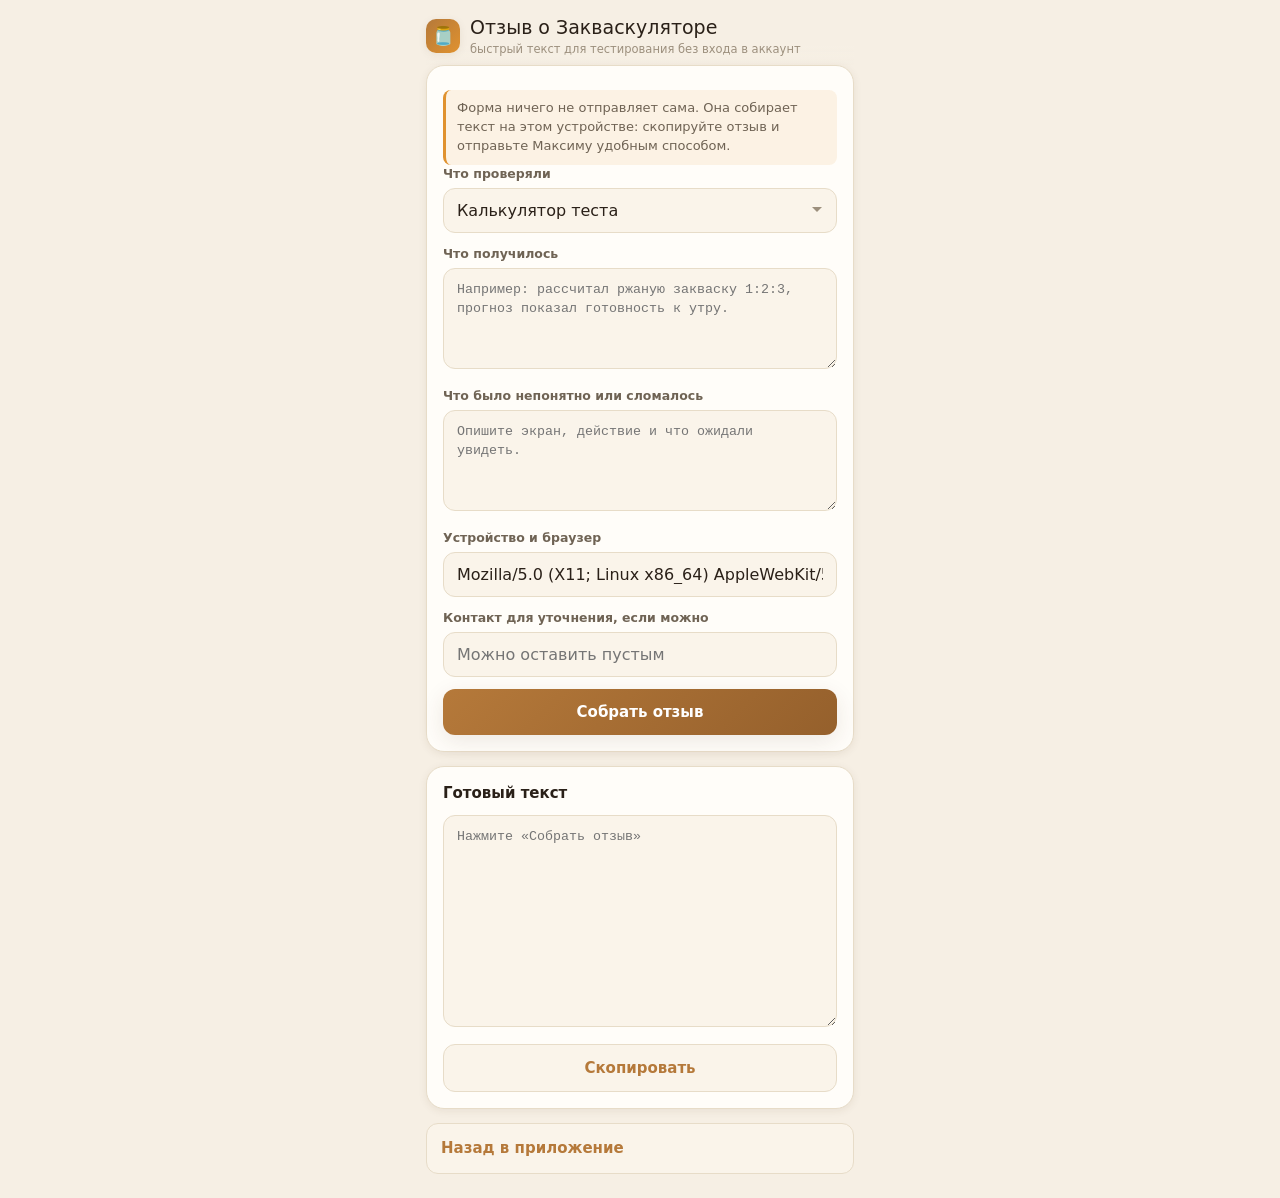
==== feedback.html @ 12529289 "Deploy Zakvaskulyator PWA 7ab6e634d258" ====
<!DOCTYPE html>
<html lang="ru">
<head>
<meta charset="UTF-8">
<meta name="viewport" content="width=device-width, initial-scale=1, viewport-fit=cover">
<meta name="theme-color" content="#b5793a">
<meta name="apple-mobile-web-app-capable" content="yes">
<meta name="apple-mobile-web-app-status-bar-style" content="default">
<meta name="apple-mobile-web-app-title" content="Закваскулятор">
<link rel="manifest" href="manifest.webmanifest">
<link rel="apple-touch-icon" href="icons/icon-180.png">
<link rel="icon" href="icons/icon.svg" type="image/svg+xml">
<link rel="stylesheet" href="styles.css">
<title>Отзыв · Закваскулятор</title>
</head>
<body>
<main class="feedback-page">
  <div class="app-head feedback-head">
    <div class="logo">🫙</div>
    <div>
      <div class="ttl">Отзыв о Закваскуляторе</div>
      <div class="sub">быстрый текст для тестирования без входа в аккаунт</div>
    </div>
  </div>

  <div class="card">
    <div class="callout">Форма ничего не отправляет сама. Она собирает текст на этом устройстве: скопируйте отзыв и отправьте Максиму удобным способом.</div>

    <div class="field">
      <label>Что проверяли</label>
      <select id="fb-area" class="input">
        <option>Калькулятор теста</option>
        <option>Прогноз готовности</option>
        <option>Профили заквасок</option>
        <option>Обучение</option>
        <option>Журнал и трекер</option>
        <option>Установка PWA</option>
        <option>Другое</option>
      </select>
    </div>

    <div class="field">
      <label>Что получилось</label>
      <textarea id="fb-done" class="input textarea" rows="4" placeholder="Например: рассчитал ржаную закваску 1:2:3, прогноз показал готовность к утру."></textarea>
    </div>

    <div class="field">
      <label>Что было непонятно или сломалось</label>
      <textarea id="fb-problem" class="input textarea" rows="4" placeholder="Опишите экран, действие и что ожидали увидеть."></textarea>
    </div>

    <div class="field">
      <label>Устройство и браузер</label>
      <input id="fb-device" class="input" type="text">
    </div>

    <div class="field">
      <label>Контакт для уточнения, если можно</label>
      <input id="fb-contact" class="input" type="text" placeholder="Можно оставить пустым">
    </div>

    <button class="btn" id="fb-build" type="button">Собрать отзыв</button>
  </div>

  <div class="card">
    <h3>Готовый текст</h3>
    <textarea id="fb-output" class="input textarea feedback-output" rows="10" readonly placeholder="Нажмите «Собрать отзыв»"></textarea>
    <button class="btn ghost" id="fb-copy" type="button">Скопировать</button>
    <div class="callout ok hidden" id="fb-status"></div>
  </div>

  <a class="btn ghost feedback-back" href="index.html">Назад в приложение</a>
</main>
<script src="feedback.js"></script>
<script>if('serviceWorker' in navigator){window.addEventListener('load',()=>navigator.serviceWorker.register('sw.js').catch(()=>{}));}</script>
</body>
</html>
---- styles.css ----
/* ЗАКВАСКУЛЯТОР — стили (mobile-first PWA) */
:root {
  --bg:        #f6efe4;
  --bg-soft:   #efe5d4;
  --card:      #fffdf9;
  --card-2:    #faf4ea;
  --ink:       #2a2018;
  --ink-soft:  #6f6354;
  --ink-faint: #9c8f7d;
  --line:      #e7dcc8;
  --crust:     #b5793a;   /* основной — корочка */
  --crust-dk:  #95602c;
  --crust-lt:  #e9c79a;
  --amber:     #e0922f;   /* рост */
  --green:     #4f9d5d;   /* готова */
  --blue:      #4f8fd1;   /* охлаждение */
  --red:       #d4533f;   /* нагрев */
  --shadow:    0 6px 22px rgba(74, 52, 28, .10);
  --shadow-sm: 0 2px 8px rgba(74, 52, 28, .08);
  --r:         18px;
  --r-sm:      12px;
  --safe-b:    env(safe-area-inset-bottom, 0px);
  --tabbar-h:  68px;
}
@media (prefers-color-scheme: dark) {
  :root {
    --bg:#1c1813; --bg-soft:#231e17; --card:#272019; --card-2:#2e2619;
    --ink:#f1e8da; --ink-soft:#bcae9a; --ink-faint:#8a7d6b; --line:#3a3024;
    --crust:#d99a55; --crust-dk:#c2843f; --crust-lt:#7a5a32;
    --shadow:0 6px 22px rgba(0,0,0,.35); --shadow-sm:0 2px 8px rgba(0,0,0,.3);
  }
}

* { box-sizing: border-box; -webkit-tap-highlight-color: transparent; }
html, body { margin: 0; padding: 0; }
.hidden { display: none !important; }
body {
  font-family: -apple-system, BlinkMacSystemFont, "Segoe UI", system-ui, sans-serif;
  background: var(--bg);
  color: var(--ink);
  line-height: 1.45;
  -webkit-font-smoothing: antialiased;
  overscroll-behavior-y: contain;
}
h1,h2,h3,h4 { margin: 0; font-weight: 700; letter-spacing: 0; }
p { margin: 0 0 .6em; }
a { color: var(--crust); text-decoration: none; font-weight: 700; }
button { font-family: inherit; cursor: pointer; border: none; background: none; color: inherit; }
input, select { font-family: inherit; font-size: 16px; }

/* ---------- App shell ---------- */
#app {
  max-width: 460px;
  margin: 0 auto;
  min-height: 100vh;
  padding-bottom: calc(var(--tabbar-h) + var(--safe-b) + 12px);
}
.screen { display: none; padding: 0 16px 8px; animation: fade .22s ease; }
.screen.active { display: block; }
@keyframes fade { from { opacity: 0; transform: translateY(6px);} to {opacity:1; transform:none;} }

/* ---------- Header ---------- */
.app-head {
  position: sticky; top: 0; z-index: 20;
  background: linear-gradient(var(--bg) 70%, rgba(246,239,228,0));
  padding: 14px 16px 8px;
  display: flex; align-items: center; gap: 10px;
}
.app-head .logo {
  width: 34px; height: 34px; border-radius: 10px; flex: none;
  background: linear-gradient(135deg, var(--crust), var(--amber));
  display: grid; place-items: center; color: #fff; font-size: 18px;
  box-shadow: var(--shadow-sm);
}
.app-head .ttl { font-size: 19px; }
.app-head .sub { font-size: 11.5px; color: var(--ink-faint); margin-top: -1px; }

/* ---------- Cards ---------- */
.card {
  background: var(--card);
  border: 1px solid var(--line);
  border-radius: var(--r);
  padding: 16px;
  box-shadow: var(--shadow-sm);
  margin-bottom: 14px;
}
.card h3 { font-size: 15px; margin-bottom: 10px; }
.card .hint { font-size: 12.5px; color: var(--ink-faint); }
.section-label { font-size: 12px; font-weight: 700; text-transform: uppercase;
  letter-spacing: 0; color: var(--ink-faint); margin: 18px 2px 8px; }

/* ---------- Hero / phase ring ---------- */
.hero { text-align: center; padding: 8px 0 4px; }
.ring {
  --c: var(--amber);
  width: 168px; height: 168px; margin: 6px auto 10px; position: relative;
  border-radius: 50%;
  background:
    radial-gradient(closest-side, var(--card) 79%, transparent 80% 100%),
    conic-gradient(var(--c) var(--p,40%), var(--line) 0);
  display: grid; place-items: center;
  transition: --p .6s ease;
}
.ring .big { font-size: 32px; font-weight: 800; line-height: 1; }
.ring .lbl { font-size: 12px; color: var(--ink-soft); margin-top: 4px; }
.ring.pulse { animation: pulse 1.4s ease-in-out infinite; }
@keyframes pulse { 0%,100%{ box-shadow: 0 0 0 0 rgba(212,83,63,.0);} 50%{ box-shadow: 0 0 0 10px rgba(212,83,63,.12);} }

.phase-chip { display:inline-flex; align-items:center; gap:6px; font-size:13px; font-weight:600;
  padding:5px 12px; border-radius:999px; background:var(--card-2); color:var(--ink-soft); }
.dot { width:9px; height:9px; border-radius:50%; background:var(--c,var(--amber)); }

/* ---------- Form ---------- */
.field { margin-bottom: 12px; }
.field > label { display:block; font-size: 12.5px; font-weight:600; color: var(--ink-soft); margin-bottom: 5px; }
.input, select.input, textarea.input {
  width: 100%; padding: 12px 13px; border-radius: var(--r-sm);
  border: 1.5px solid var(--line); background: var(--card-2); color: var(--ink);
  appearance: none; transition: border-color .15s;
}
.input:focus { outline: none; border-color: var(--crust); }
textarea.input { resize: vertical; min-height: 92px; line-height: 1.4; }
select.input { background-image: url("data:image/svg+xml,%3Csvg xmlns='http://www.w3.org/2000/svg' width='12' height='8' viewBox='0 0 12 8'%3E%3Cpath fill='%239c8f7d' d='M1 1l5 5 5-5'/%3E%3C/svg%3E");
  background-repeat:no-repeat; background-position: right 13px center; padding-right: 34px; }
.row { display:flex; gap:10px; }
.row > .field { flex:1; }

.seg { display:flex; background:var(--card-2); border:1.5px solid var(--line); border-radius:var(--r-sm); padding:3px; gap:3px; }
.seg button { flex:1; padding:9px 6px; border-radius:9px; font-size:13px; font-weight:600; color:var(--ink-soft); transition:.15s; }
.seg button.on { background:var(--crust); color:#fff; box-shadow:var(--shadow-sm); }

.stepper { display:flex; align-items:center; gap:0; border:1.5px solid var(--line); border-radius:var(--r-sm); overflow:hidden; background:var(--card-2); }
.stepper button { width:42px; height:46px; font-size:20px; color:var(--crust); font-weight:700; }
.stepper input { flex:1; border:none; text-align:center; background:transparent; font-weight:700; font-size:16px; color:var(--ink); }
.stepper input:focus { outline:none; }

.btn {
  display:block; width:100%; padding:14px; border-radius:var(--r-sm);
  background: linear-gradient(135deg, var(--crust), var(--crust-dk));
  color:#fff; font-weight:700; font-size:15px; box-shadow: var(--shadow);
  transition: transform .08s;
}
.btn:active { transform: scale(.985); }
.btn:disabled { opacity:.55; cursor:not-allowed; transform:none; box-shadow:none; }
.btn.ghost { background:var(--card-2); color:var(--crust); border:1.5px solid var(--line); box-shadow:none; }

/* ---------- Result block ---------- */
.result { background: var(--card-2); border:1px solid var(--line); border-radius:var(--r); padding:14px; margin-top:12px; }
.result.hidden { display:none; }
.res-grid { display:grid; grid-template-columns:1fr 1fr; gap:10px; margin-bottom:10px; }
.res-cell { background:var(--card); border:1px solid var(--line); border-radius:var(--r-sm); padding:11px 12px; }
.res-cell .v { font-size:21px; font-weight:800; color:var(--crust-dk); }
.res-cell .k { font-size:11.5px; color:var(--ink-faint); margin-top:2px; }
.res-cell.full { grid-column: 1 / -1; }
.callout { font-size:13px; color:var(--ink-soft); background:rgba(224,146,47,.10);
  border-left:3px solid var(--amber); border-radius:8px; padding:9px 11px; margin-top:8px; }
.callout.warn { background:rgba(212,83,63,.10); border-color:var(--red); }
.callout.ok { background:rgba(79,157,93,.12); border-color:var(--green); }

/* ---------- Profile list ---------- */
.prof-group { margin-bottom: 6px; }
.prof {
  display:flex; align-items:center; gap:12px; padding:13px 14px;
  background:var(--card); border:1px solid var(--line); border-radius:var(--r-sm);
  margin-bottom:8px; box-shadow:var(--shadow-sm);
}
.prof .pic { width:40px; height:40px; border-radius:11px; flex:none; display:grid; place-items:center; font-size:19px;
  background:var(--card-2); }
.prof .pname { font-size:14.5px; font-weight:700; }
.prof .pmeta { font-size:12px; color:var(--ink-faint); margin-top:1px; }
.prof .pgo { margin-left:auto; color:var(--crust); font-size:20px; flex:none; }

/* badge */
.badge { display:inline-block; font-size:10.5px; font-weight:700; padding:2px 8px; border-radius:999px;
  background:var(--crust-lt); color:var(--crust-dk); margin-left:6px; vertical-align:middle; }
.badge.auth { background:rgba(79,157,93,.2); color:var(--green); }
.badge.gen  { background:rgba(224,146,47,.2); color:var(--crust-dk); }

/* ---------- Steps / learn ---------- */
.step { display:flex; gap:13px; margin-bottom:14px; }
.step .num { flex:none; width:30px; }
.step .num span { display:grid; place-items:center; width:30px; height:30px; border-radius:50%;
  background:var(--crust); color:#fff; font-size:12px; font-weight:700; }
.step .line { width:2px; background:var(--line); margin:4px auto 0; min-height:8px; }
.step .body { padding-bottom:2px; }
.step .body .day { font-size:11px; font-weight:700; color:var(--crust); text-transform:uppercase; letter-spacing:0; }
.step .body h4 { font-size:14.5px; margin:1px 0 4px; }
.step .body p { font-size:13px; color:var(--ink-soft); margin:0; }

.kv { display:flex; justify-content:space-between; gap:12px; padding:8px 0; border-bottom:1px solid var(--line); font-size:13.5px; }
.kv:last-child { border:none; }
.kv .k { color:var(--ink-soft); flex:none; }
.kv .v { text-align:right; font-weight:600; }

.mat { display:flex; gap:11px; padding:10px 0; border-bottom:1px solid var(--line); }
.mat:last-child { border:none; }
.mat .mn { flex:none; width:26px; height:26px; border-radius:50%; display:grid; place-items:center; font-size:12px; font-weight:700;
  background:var(--card-2); color:var(--ink-soft); }
.mat.peak .mn { background:var(--green); color:#fff; }
.mat .ms { font-size:13px; }
.mat .mv { font-size:12px; font-weight:700; margin-top:2px; }
.mat.peak .mv { color:var(--green); }

.ts-item { padding:11px 0; border-bottom:1px solid var(--line); }
.ts-item:last-child { border:none; }
.ts-item .s { font-size:13.5px; font-weight:600; }
.ts-item .d { font-size:12.5px; color:var(--ink-faint); margin:2px 0; }
.ts-item .f { font-size:12.5px; color:var(--crust-dk); }
.ts-item.danger .s::before { content:"⚠ "; }

/* ---------- Journal ---------- */
.jrow { display:flex; align-items:center; gap:12px; padding:12px 0; border-bottom:1px solid var(--line); }
.jrow .jd { font-size:11px; color:var(--ink-faint); width:78px; flex:none; }
.jrow .jt { font-size:13.5px; }
.jrow .jx { margin-left:auto; color:var(--ink-faint); font-size:18px; padding:4px; }
.empty { text-align:center; color:var(--ink-faint); font-size:13.5px; padding:30px 10px; }

/* ---------- Tab bar ---------- */
.tabbar {
  position: fixed; left:50%; transform: translateX(-50%); bottom:0;
  width: 100%; max-width: 460px; z-index: 30;
  height: calc(var(--tabbar-h) + var(--safe-b));
  padding-bottom: var(--safe-b);
  display: flex; background: var(--card);
  border-top: 1px solid var(--line);
  box-shadow: 0 -4px 20px rgba(74,52,28,.08);
}
.tab { flex:1; display:flex; flex-direction:column; align-items:center; justify-content:center; gap:3px;
  color: var(--ink-faint); font-size:10.5px; font-weight:600; padding-top:6px; }
.tab svg { width:23px; height:23px; stroke:currentColor; fill:none; stroke-width:1.9; stroke-linecap:round; stroke-linejoin:round; }
.tab.on { color: var(--crust); }

/* ---------- Detail overlay ---------- */
.sheet { position:fixed; inset:0; z-index:50; background:var(--bg); max-width:460px; margin:0 auto;
  transform: translateX(100%); transition: transform .26s cubic-bezier(.4,0,.2,1); overflow-y:auto;
  padding: 0 16px calc(var(--safe-b) + 24px); }
.sheet.open { transform: none; }
.sheet-head { position:sticky; top:0; background:linear-gradient(var(--bg) 75%, transparent);
  padding:16px 0 10px; display:flex; align-items:center; gap:10px; z-index:5; }
.sheet-head .back { font-size:22px; color:var(--crust); padding:2px 6px; }
.sheet-head h2 { font-size:17px; }

.note-band { font-size:12px; padding:8px 11px; border-radius:10px; margin-bottom:12px; }
.note-band.auth { background:rgba(79,157,93,.12); color:var(--green); }
.note-band.gen  { background:rgba(224,146,47,.12); color:var(--crust-dk); }

.disclaimer { font-size:11.5px; color:var(--ink-faint); text-align:center; padding:6px 8px 0; line-height:1.5; }
.foot { text-align:center; font-size:11px; color:var(--ink-faint); padding:14px 0 4px; }
.linkish { color:var(--crust); font-weight:600; }

/* ---------- Feedback ---------- */
.feedback-page {
  max-width: 460px;
  margin: 0 auto;
  min-height: 100vh;
  padding: 0 16px calc(var(--safe-b) + 24px);
}
.feedback-head { padding-left: 0; padding-right: 0; }
.feedback-output { margin-bottom: 10px; }
.feedback-back { margin-top: 4px; }
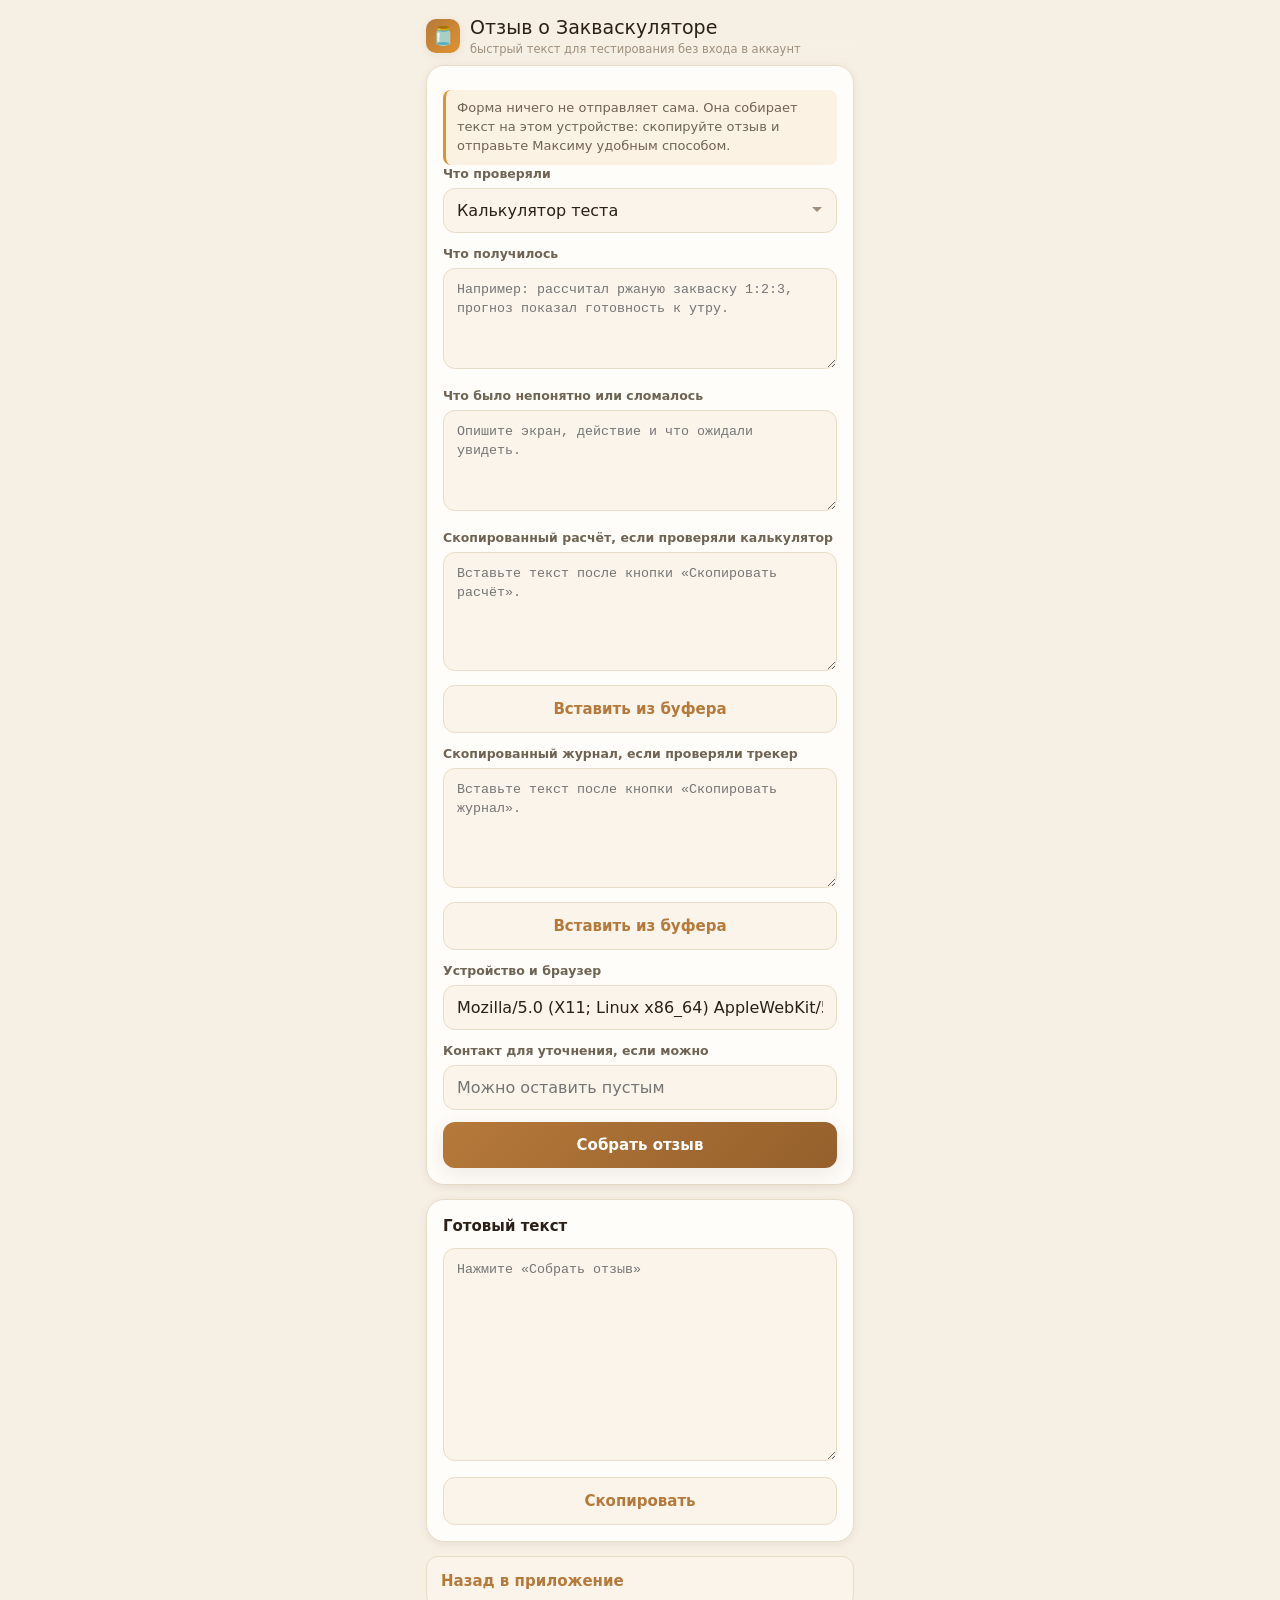
==== commit 39269090: "Deploy Zakvaskulyator PWA a99d7ef40a6a" ====
--- a/feedback.html
+++ b/feedback.html
@@ -50,6 +50,18 @@
     </div>
 
     <div class="field">
+      <label>Скопированный расчёт, если проверяли калькулятор</label>
+      <textarea id="fb-calc" class="input textarea" rows="5" placeholder="Вставьте текст после кнопки «Скопировать расчёт»."></textarea>
+      <button class="btn ghost paste-action" data-paste-target="#fb-calc" type="button">Вставить из буфера</button>
+    </div>
+
+    <div class="field">
+      <label>Скопированный журнал, если проверяли трекер</label>
+      <textarea id="fb-journal" class="input textarea" rows="5" placeholder="Вставьте текст после кнопки «Скопировать журнал»."></textarea>
+      <button class="btn ghost paste-action" data-paste-target="#fb-journal" type="button">Вставить из буфера</button>
+    </div>
+
+    <div class="field">
       <label>Устройство и браузер</label>
       <input id="fb-device" class="input" type="text">
     </div>
--- a/styles.css
+++ b/styles.css
@@ -147,6 +147,7 @@
 /* ---------- Result block ---------- */
 .result { background: var(--card-2); border:1px solid var(--line); border-radius:var(--r); padding:14px; margin-top:12px; }
 .result.hidden { display:none; }
+.result-action { margin-top:10px; }
 .res-grid { display:grid; grid-template-columns:1fr 1fr; gap:10px; margin-bottom:10px; }
 .res-cell { background:var(--card); border:1px solid var(--line); border-radius:var(--r-sm); padding:11px 12px; }
 .res-cell .v { font-size:21px; font-weight:800; color:var(--crust-dk); }
@@ -214,6 +215,7 @@
 .jrow .jt { font-size:13.5px; }
 .jrow .jx { margin-left:auto; color:var(--ink-faint); font-size:18px; padding:4px; }
 .empty { text-align:center; color:var(--ink-faint); font-size:13.5px; padding:30px 10px; }
+.journal-action { margin-top:12px; }
 
 /* ---------- Tab bar ---------- */
 .tabbar {
@@ -258,3 +260,4 @@
 .feedback-head { padding-left: 0; padding-right: 0; }
 .feedback-output { margin-bottom: 10px; }
 .feedback-back { margin-top: 4px; }
+.paste-action { margin-top:8px; }
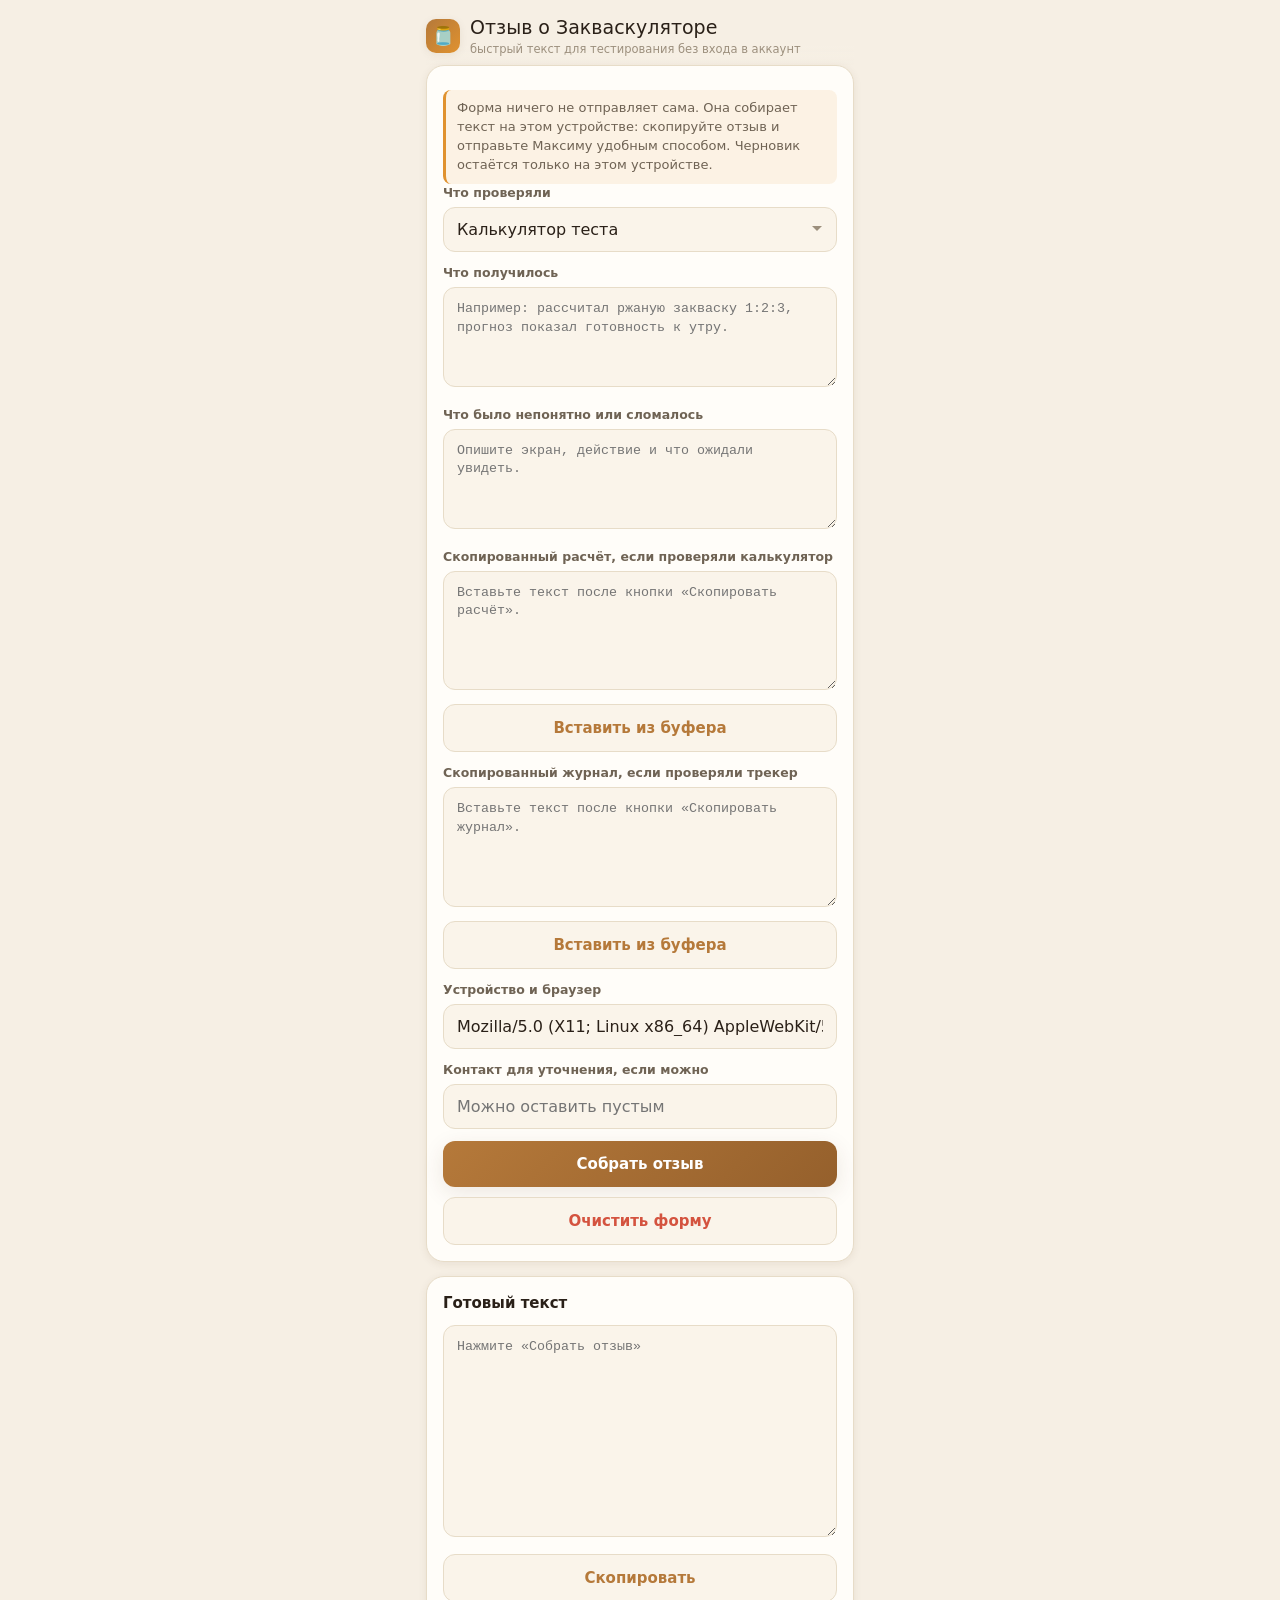
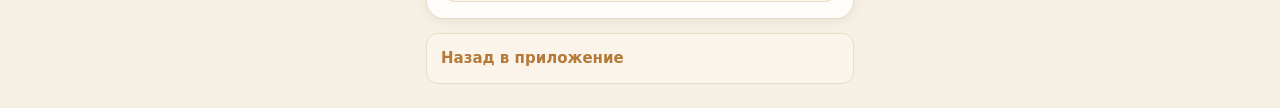
==== commit 98596d1e: "Deploy Zakvaskulyator PWA 6654b58aa80c" ====
--- a/feedback.html
+++ b/feedback.html
@@ -24,7 +24,7 @@
   </div>
 
   <div class="card">
-    <div class="callout">Форма ничего не отправляет сама. Она собирает текст на этом устройстве: скопируйте отзыв и отправьте Максиму удобным способом.</div>
+    <div class="callout">Форма ничего не отправляет сама. Она собирает текст на этом устройстве: скопируйте отзыв и отправьте Максиму удобным способом. Черновик остаётся только на этом устройстве.</div>
 
     <div class="field">
       <label>Что проверяли</label>
@@ -34,7 +34,7 @@
         <option>Профили заквасок</option>
         <option>Обучение</option>
         <option>Журнал и трекер</option>
-        <option>Установка PWA</option>
+        <option>Добавление на экран телефона</option>
         <option>Другое</option>
       </select>
     </div>
@@ -72,6 +72,7 @@
     </div>
 
     <button class="btn" id="fb-build" type="button">Собрать отзыв</button>
+    <button class="btn ghost feedback-clear" id="fb-clear" type="button">Очистить форму</button>
   </div>
 
   <div class="card">
--- a/styles.css
+++ b/styles.css
@@ -122,6 +122,7 @@
 textarea.input { resize: vertical; min-height: 92px; line-height: 1.4; }
 select.input { background-image: url("data:image/svg+xml,%3Csvg xmlns='http://www.w3.org/2000/svg' width='12' height='8' viewBox='0 0 12 8'%3E%3Cpath fill='%239c8f7d' d='M1 1l5 5 5-5'/%3E%3C/svg%3E");
   background-repeat:no-repeat; background-position: right 13px center; padding-right: 34px; }
+.profile-hint { font-size:12px; color:var(--ink-faint); line-height:1.35; margin:6px 2px 0; }
 .row { display:flex; gap:10px; }
 .row > .field { flex:1; }
 
@@ -216,6 +217,8 @@
 .jrow .jx { margin-left:auto; color:var(--ink-faint); font-size:18px; padding:4px; }
 .empty { text-align:center; color:var(--ink-faint); font-size:13.5px; padding:30px 10px; }
 .journal-action { margin-top:12px; }
+.journal-clear { color:var(--red) !important; }
+.feedback-clear { color:var(--red) !important; margin-top:10px; }
 
 /* ---------- Tab bar ---------- */
 .tabbar {
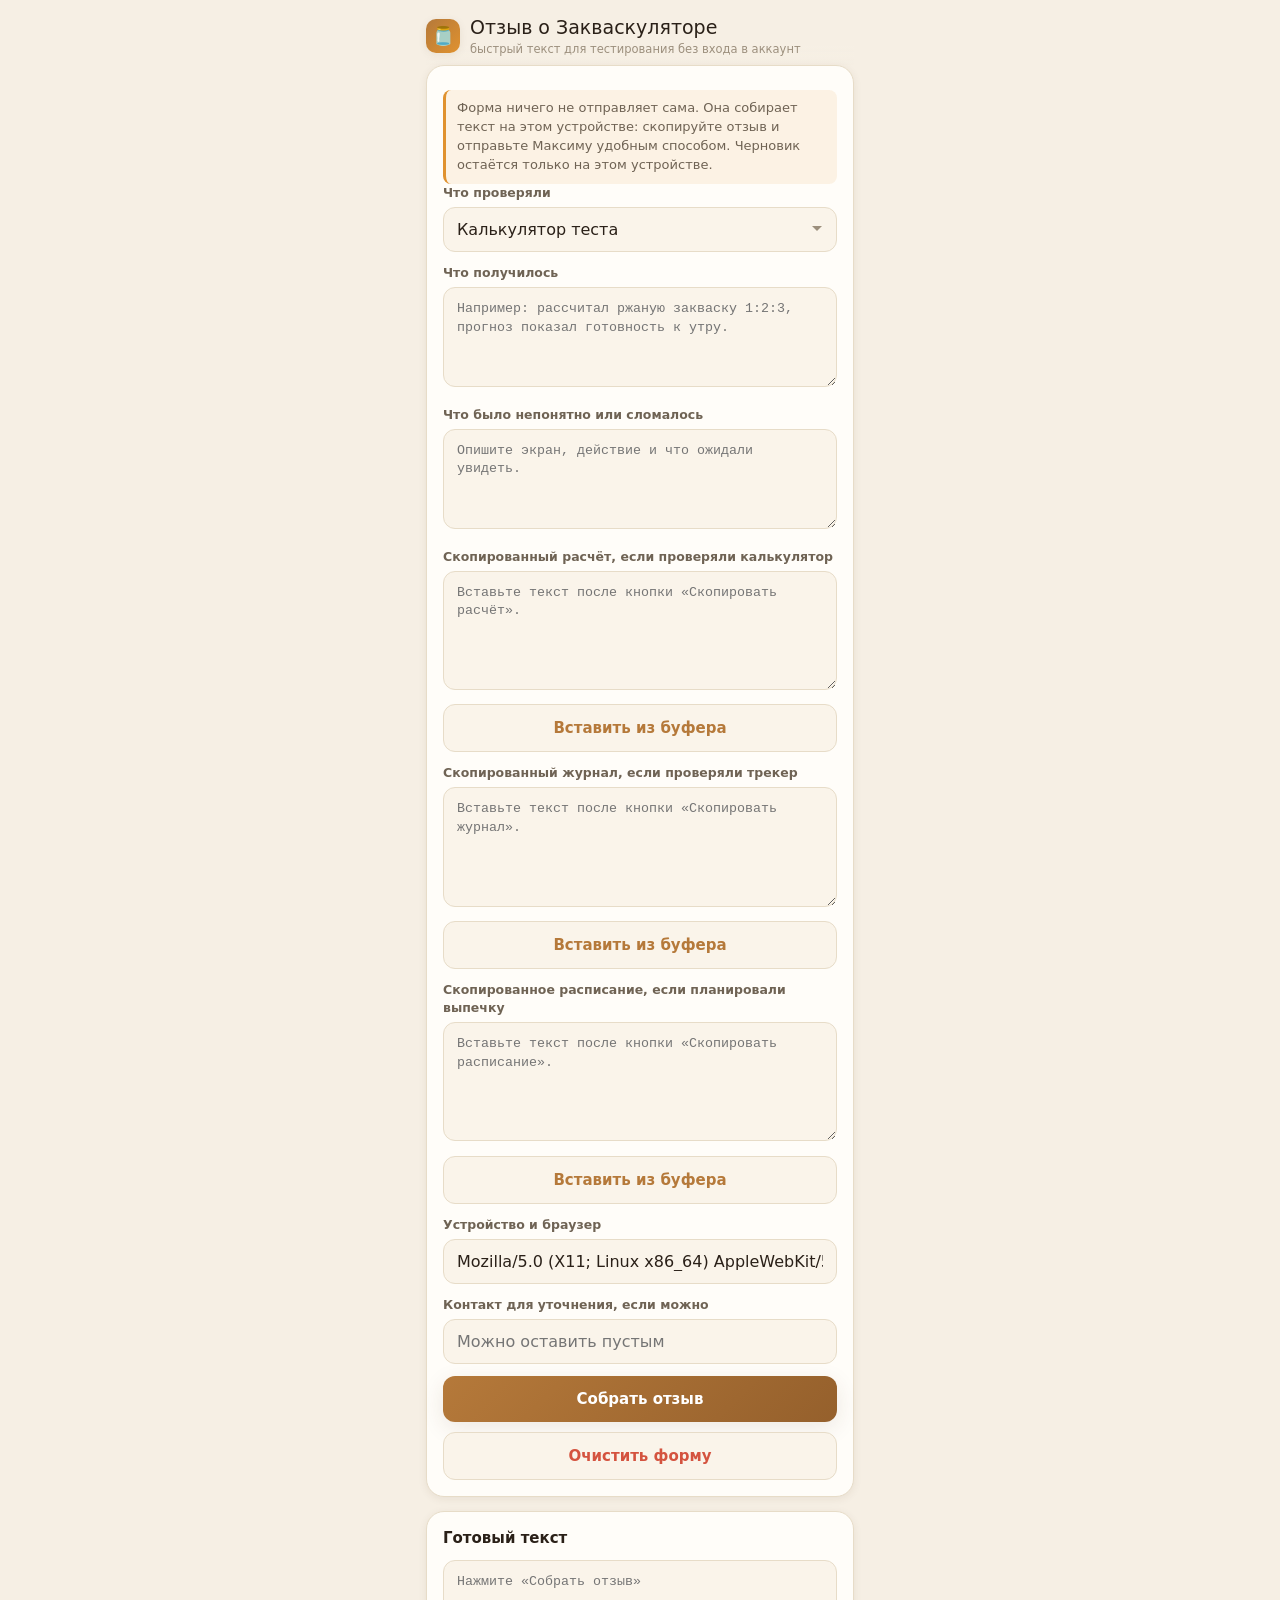
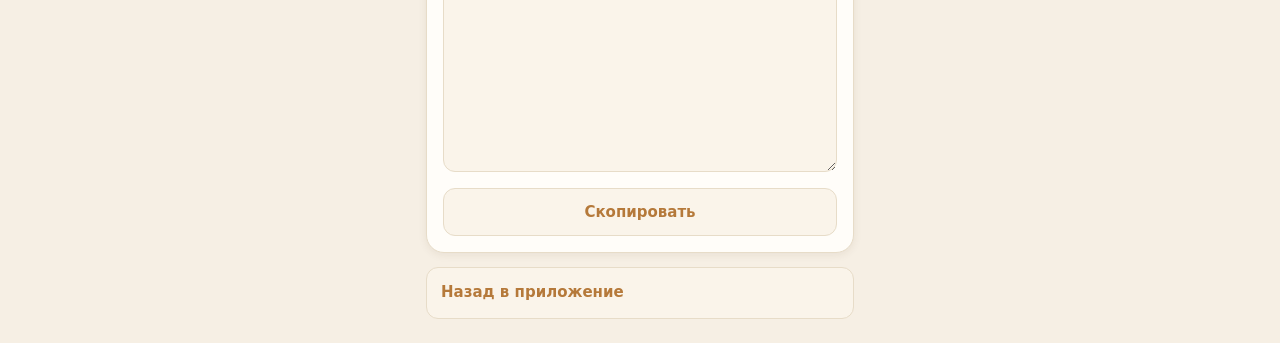
==== commit 1f6d63b9: "Deploy Zakvaskulyator PWA 3baf0f042c65" ====
--- a/feedback.html
+++ b/feedback.html
@@ -62,6 +62,12 @@
     </div>
 
     <div class="field">
+      <label>Скопированное расписание, если планировали выпечку</label>
+      <textarea id="fb-schedule" class="input textarea" rows="5" placeholder="Вставьте текст после кнопки «Скопировать расписание»."></textarea>
+      <button class="btn ghost paste-action" data-paste-target="#fb-schedule" type="button">Вставить из буфера</button>
+    </div>
+
+    <div class="field">
       <label>Устройство и браузер</label>
       <input id="fb-device" class="input" type="text">
     </div>
--- a/styles.css
+++ b/styles.css
@@ -123,6 +123,8 @@
 select.input { background-image: url("data:image/svg+xml,%3Csvg xmlns='http://www.w3.org/2000/svg' width='12' height='8' viewBox='0 0 12 8'%3E%3Cpath fill='%239c8f7d' d='M1 1l5 5 5-5'/%3E%3C/svg%3E");
   background-repeat:no-repeat; background-position: right 13px center; padding-right: 34px; }
 .profile-hint { font-size:12px; color:var(--ink-faint); line-height:1.35; margin:6px 2px 0; }
+.check-row { display:flex; align-items:center; gap:8px; font-size:13px; color:var(--ink-soft); margin:-2px 0 12px; }
+.check-row input { width:18px; height:18px; accent-color:var(--crust); }
 .row { display:flex; gap:10px; }
 .row > .field { flex:1; }
 
@@ -158,6 +160,13 @@
   border-left:3px solid var(--amber); border-radius:8px; padding:9px 11px; margin-top:8px; }
 .callout.warn { background:rgba(212,83,63,.10); border-color:var(--red); }
 .callout.ok { background:rgba(79,157,93,.12); border-color:var(--green); }
+.timeline { margin-top:12px; }
+.timeline-item { display:grid; grid-template-columns:58px 1fr; gap:10px; padding:10px 0; border-bottom:1px solid var(--line); }
+.timeline-item:last-child { border-bottom:none; }
+.timeline-time { font-size:11px; color:var(--ink-faint); font-weight:700; padding-top:2px; }
+.timeline-title { font-size:13.5px; font-weight:700; }
+.timeline-note { font-size:12px; color:var(--ink-soft); margin-top:2px; }
+.timeline-item.parallel .timeline-title::before { content:'Параллельно: '; color:var(--crust); }
 
 /* ---------- Profile list ---------- */
 .prof-group { margin-bottom: 6px; }
